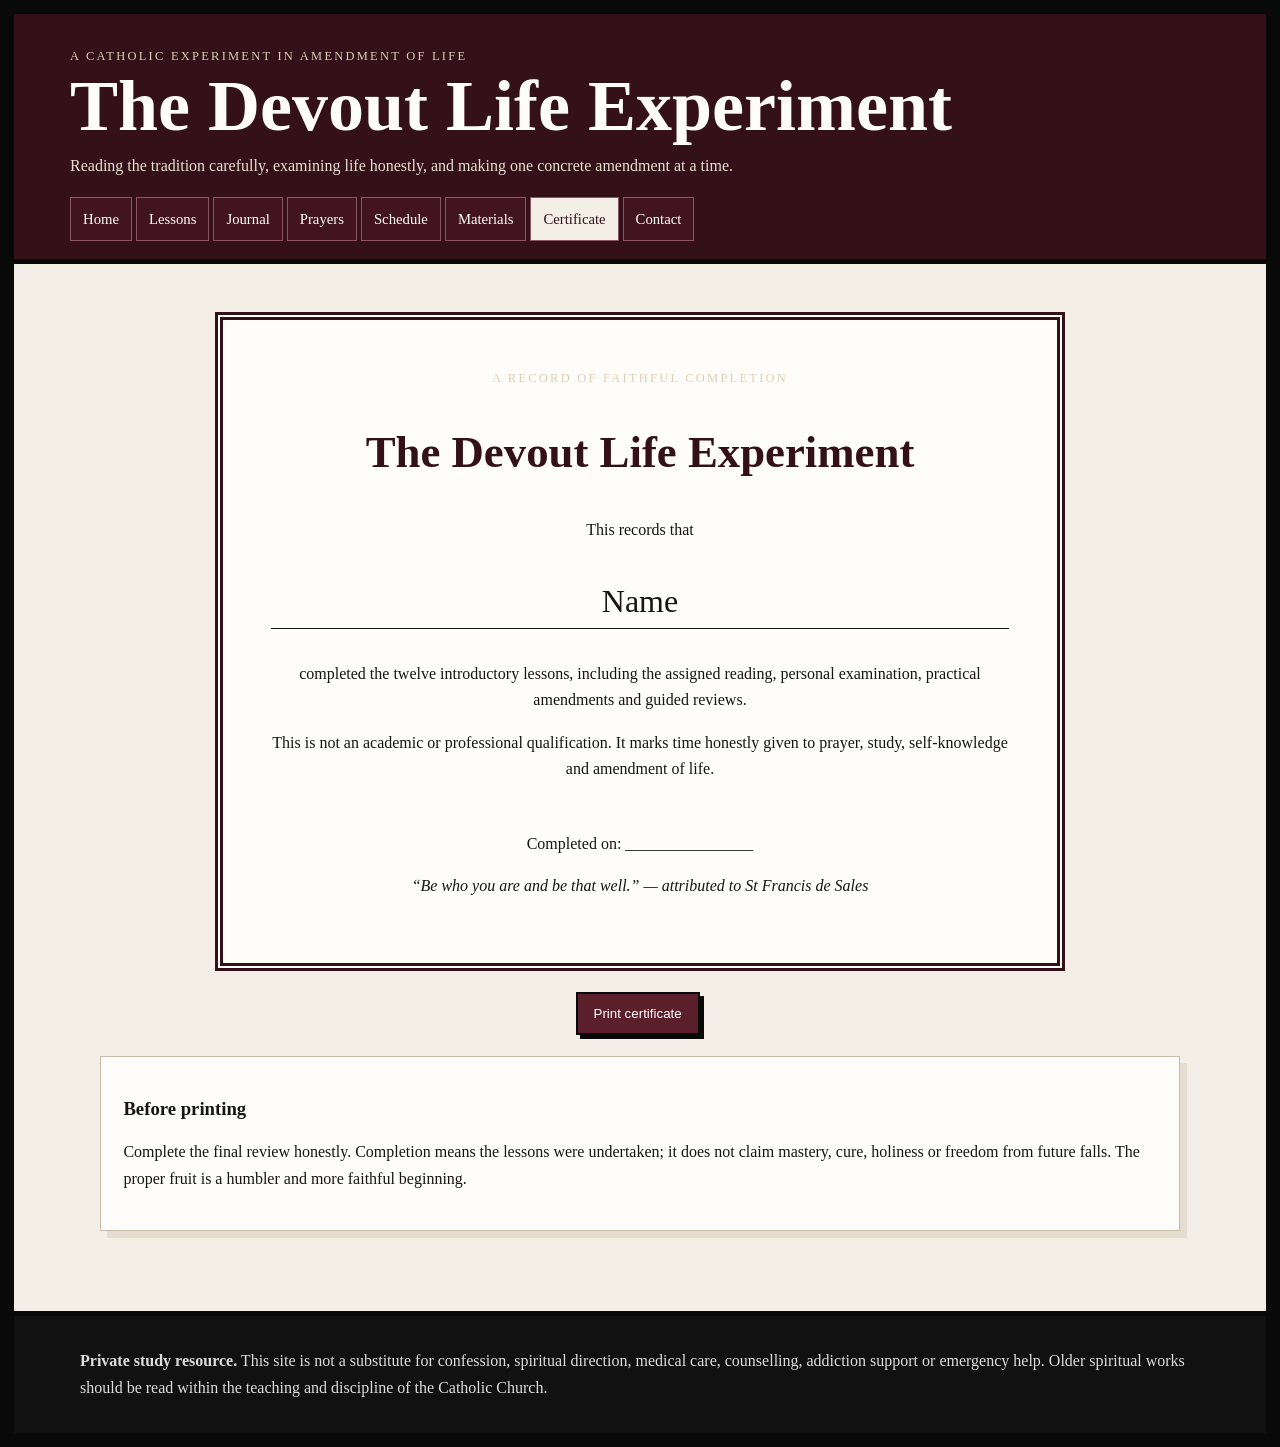
==== certificate.html @ fbd21350 "Add simple completion certificate" ====
<!doctype html><html lang="en"><head><meta charset="utf-8"><meta name="viewport" content="width=device-width,initial-scale=1"><title>Certificate — The Devout Life Experiment</title><link rel="stylesheet" href="styles.css"></head><body><main><section class="certificate"><div class="kicker">A record of faithful completion</div><h2>The Devout Life Experiment</h2><p>This records that</p><p style="font-size:2rem;border-bottom:1px solid #171412;min-height:3rem" contenteditable="true">Name</p><p>completed the twelve introductory lessons, including the assigned reading, personal examination, practical amendments and guided reviews.</p><p>This is not an academic or professional qualification. It marks time honestly given to prayer, study, self-knowledge and amendment of life.</p><p style="margin-top:3rem">Completed on: <span contenteditable="true">________________</span></p><p><em>“Be who you are and be that well.” — attributed to St Francis de Sales</em></p></section><p class="no-print" style="text-align:center"><button class="button" onclick="window.print()">Print certificate</button></p><section class="panel"><h3>Before printing</h3><p>Complete the final review honestly. Completion means the lessons were undertaken; it does not claim mastery, cure, holiness or freedom from future falls. The proper fruit is a humbler and more faithful beginning.</p></section></main><script src="app.js"></script><script>DEVOUT.shell('certificate.html')</script></body></html>
---- styles.css ----
:root{--ink:#171412;--paper:#f4efe6;--paper-deep:#e5ddd0;--penance:#5a1f2b;--penance-dark:#341019;--ash:#746b62;--gold:#ad8b4b;--white:#fffdf9;--line:#c9bcaa}*{box-sizing:border-box}html{background:#090909}body{margin:0;background:var(--paper);color:var(--ink);font-family:Georgia,'Times New Roman',serif;line-height:1.65;border:14px solid #090909;min-height:100vh}a{color:var(--penance-dark)}.site-header{background:var(--penance-dark);color:var(--white);border-bottom:5px solid #090909}.masthead{max-width:1180px;margin:auto;padding:2rem 1.25rem 1.1rem}.kicker{text-transform:uppercase;letter-spacing:.18em;font-size:.78rem;color:#ddcdb5}.masthead h1{margin:.2rem 0;font-size:clamp(2rem,6vw,4.5rem);line-height:1}.masthead p{max-width:760px;margin:.7rem 0 0;color:#eadfd4}.menu{display:flex;flex-wrap:wrap;gap:.25rem;max-width:1180px;margin:auto;padding:0 1.25rem 1.15rem}.menu a{color:white;text-decoration:none;padding:.55rem .75rem;border:1px solid #8b5661;background:#42141f;font-size:.92rem}.menu a:hover,.menu a[aria-current='page']{background:var(--paper);color:var(--penance-dark)}main{max-width:1120px;margin:auto;padding:3rem 1.25rem 5rem}.hero{display:grid;grid-template-columns:1.35fr .65fr;gap:2rem;align-items:start}.panel,.lesson-card,.prayer-card,.week-card,.journal-block{background:var(--white);border:1px solid var(--line);box-shadow:7px 7px 0 var(--paper-deep);padding:1.4rem}.panel.dark{background:var(--penance-dark);color:white;border-color:#090909}.panel.dark a{color:#f0d6ad}.rule{border-top:1px solid var(--line);margin:2rem 0}.grid{display:grid;grid-template-columns:repeat(3,1fr);gap:1.2rem}.grid.two{grid-template-columns:repeat(2,1fr)}h1,h2,h3{line-height:1.2}h2{font-size:clamp(1.7rem,4vw,2.5rem);color:var(--penance-dark)}.button{display:inline-block;background:var(--penance);color:white;text-decoration:none;padding:.75rem 1rem;border:2px solid #090909;box-shadow:4px 4px 0 #090909;margin:.3rem .3rem .3rem 0}.button.secondary{background:var(--paper);color:var(--ink)}.lesson-number{font-size:.78rem;text-transform:uppercase;letter-spacing:.14em;color:var(--ash)}.lesson-card h3{margin:.25rem 0}.tag{display:inline-block;background:#eadfd4;border:1px solid #c5aeb1;padding:.2rem .45rem;margin:.2rem .2rem .2rem 0;font-size:.8rem}.method{counter-reset:step}.method li{margin:1rem 0;padding-left:.35rem}.method li::marker{font-weight:bold;color:var(--penance)}blockquote{border-left:5px solid var(--penance);margin:1.5rem 0;padding:.8rem 1.2rem;background:#eee5db}.warning{border:2px solid var(--gold);background:#fff9e9;padding:1rem}.journal-block label{display:block;font-weight:bold;margin-top:1rem}.journal-block textarea,.journal-block input,.contact-form input,.contact-form textarea{width:100%;padding:.75rem;border:1px solid var(--ash);background:#fffdf9;font:inherit}.journal-block textarea,.contact-form textarea{min-height:120px}.small{font-size:.9rem;color:var(--ash)}.certificate{border:8px double var(--penance-dark);padding:3rem;text-align:center;background:var(--white);max-width:850px;margin:auto}.certificate h2{font-size:2.8rem}.footer{background:#111;color:#ddd;border-top:5px solid #090909;padding:2rem 1.25rem}.footer-inner{max-width:1120px;margin:auto}.print-only{display:none}@media(max-width:820px){body{border-width:8px}.hero,.grid,.grid.two{grid-template-columns:1fr}.menu a{flex:1 1 45%;text-align:center}}@media print{body{border:0;background:white}.site-header,.footer,.button,.no-print{display:none!important}main{max-width:none;padding:0}.print-only{display:block}.certificate{box-shadow:none}}
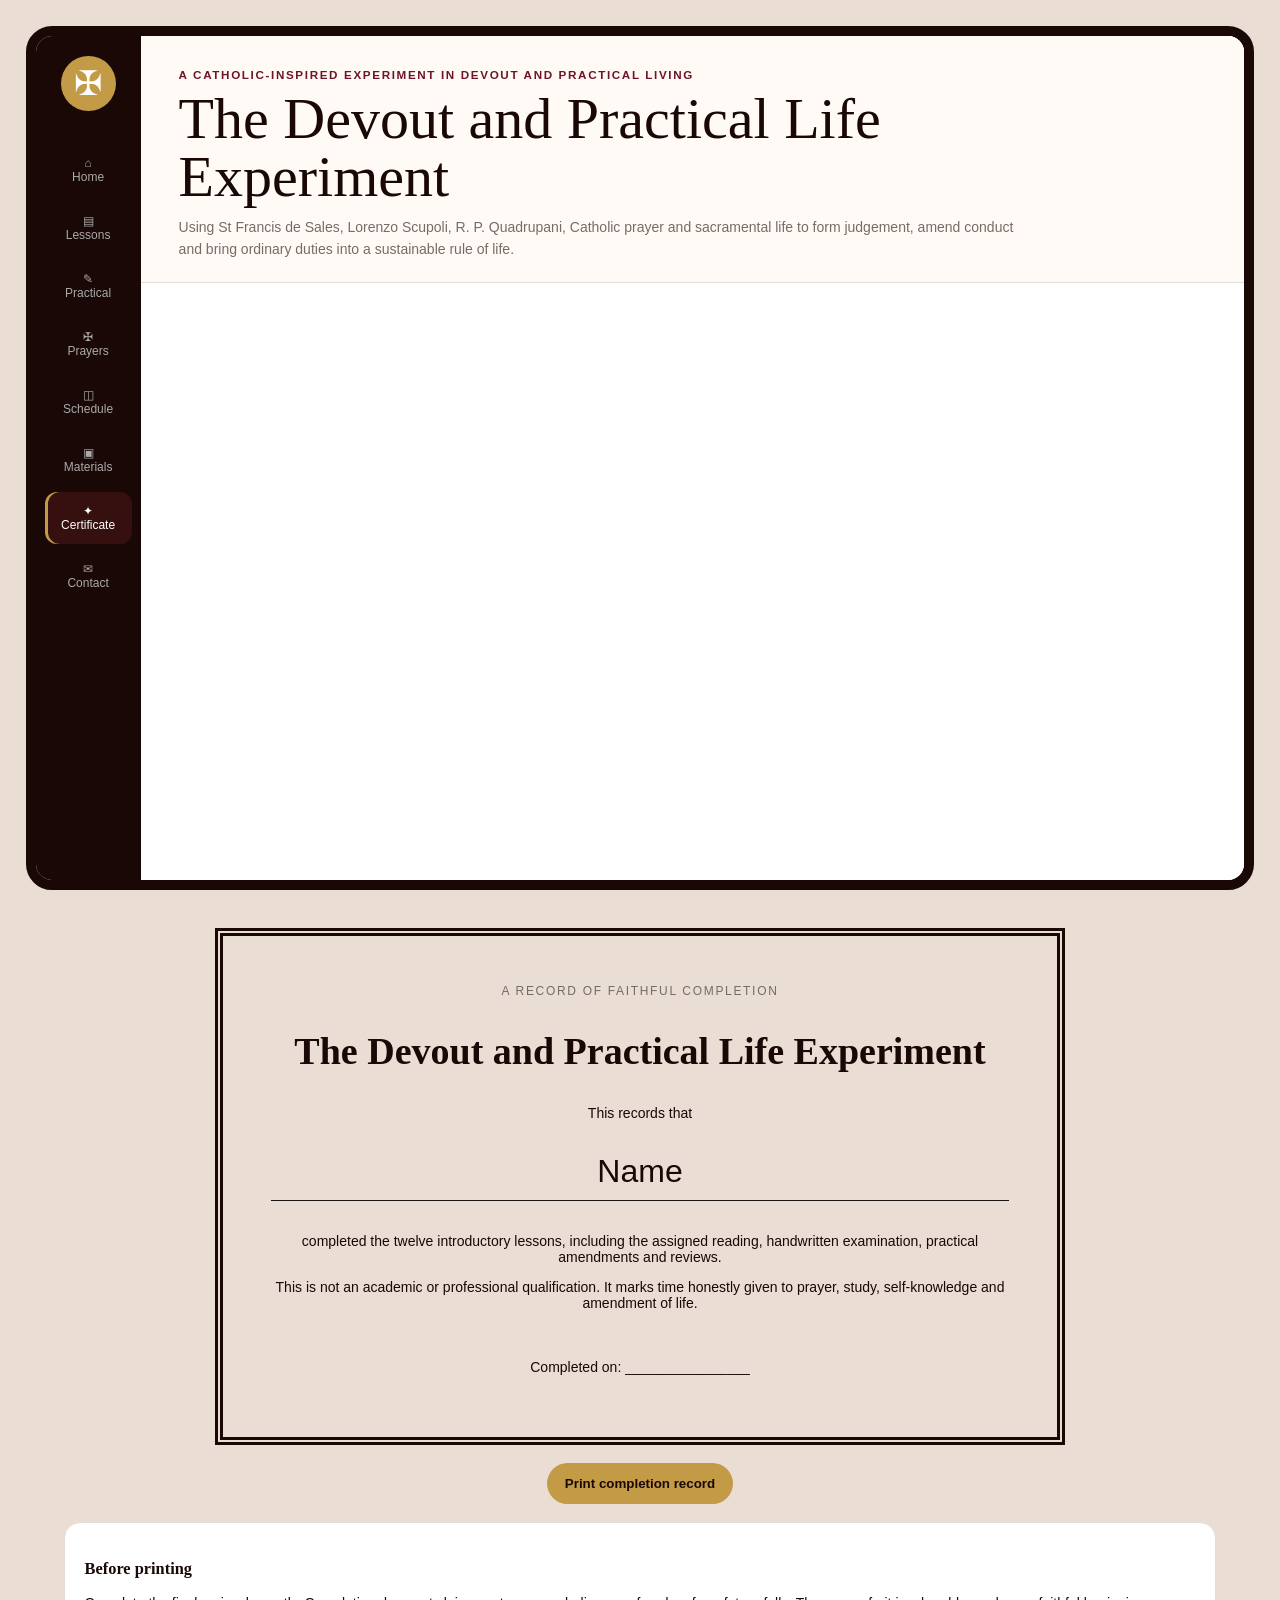
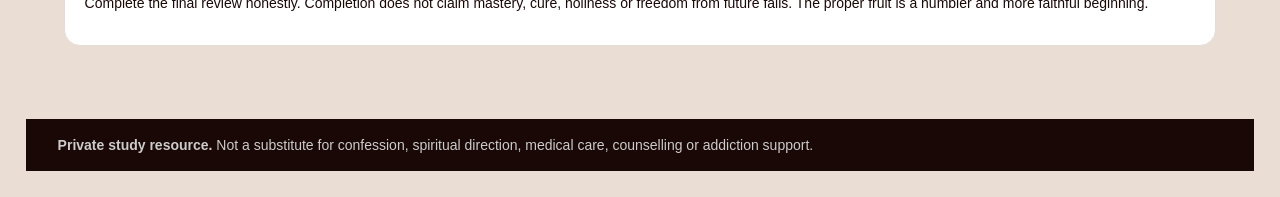
==== commit f0b45f91: "Rename completion record and use revised site shell" ====
--- a/certificate.html
+++ b/certificate.html
@@ -1 +1 @@
-<!doctype html><html lang="en"><head><meta charset="utf-8"><meta name="viewport" content="width=device-width,initial-scale=1"><title>Certificate — The Devout Life Experiment</title><link rel="stylesheet" href="styles.css"></head><body><main><section class="certificate"><div class="kicker">A record of faithful completion</div><h2>The Devout Life Experiment</h2><p>This records that</p><p style="font-size:2rem;border-bottom:1px solid #171412;min-height:3rem" contenteditable="true">Name</p><p>completed the twelve introductory lessons, including the assigned reading, personal examination, practical amendments and guided reviews.</p><p>This is not an academic or professional qualification. It marks time honestly given to prayer, study, self-knowledge and amendment of life.</p><p style="margin-top:3rem">Completed on: <span contenteditable="true">________________</span></p><p><em>“Be who you are and be that well.” — attributed to St Francis de Sales</em></p></section><p class="no-print" style="text-align:center"><button class="button" onclick="window.print()">Print certificate</button></p><section class="panel"><h3>Before printing</h3><p>Complete the final review honestly. Completion means the lessons were undertaken; it does not claim mastery, cure, holiness or freedom from future falls. The proper fruit is a humbler and more faithful beginning.</p></section></main><script src="app.js"></script><script>DEVOUT.shell('certificate.html')</script></body></html>+<!doctype html><html lang="en-GB"><head><meta charset="utf-8"><meta name="viewport" content="width=device-width,initial-scale=1"><title>Completion — The Devout and Practical Life Experiment</title><link rel="stylesheet" href="styles.css"></head><body><main><section class="certificate"><div class="kicker">A record of faithful completion</div><h2>The Devout and Practical Life Experiment</h2><p>This records that</p><p style="font-size:2rem;border-bottom:1px solid #171412;min-height:3rem" contenteditable="true">Name</p><p>completed the twelve introductory lessons, including the assigned reading, handwritten examination, practical amendments and reviews.</p><p>This is not an academic or professional qualification. It marks time honestly given to prayer, study, self-knowledge and amendment of life.</p><p style="margin-top:3rem">Completed on: <span contenteditable="true">________________</span></p></section><p class="no-print" style="text-align:center"><button class="button" onclick="window.print()">Print completion record</button></p><section class="panel"><h3>Before printing</h3><p>Complete the final review honestly. Completion does not claim mastery, cure, holiness or freedom from future falls. The proper fruit is a humbler and more faithful beginning.</p></section></main><script src="app.js"></script><script src="site.js"></script><script>DEVOUT.shell('certificate.html')</script></body></html>
--- a/styles.css
+++ b/styles.css
@@ -1 +1 @@
-:root{--ink:#171412;--paper:#f4efe6;--paper-deep:#e5ddd0;--penance:#5a1f2b;--penance-dark:#341019;--ash:#746b62;--gold:#ad8b4b;--white:#fffdf9;--line:#c9bcaa}*{box-sizing:border-box}html{background:#090909}body{margin:0;background:var(--paper);color:var(--ink);font-family:Georgia,'Times New Roman',serif;line-height:1.65;border:14px solid #090909;min-height:100vh}a{color:var(--penance-dark)}.site-header{background:var(--penance-dark);color:var(--white);border-bottom:5px solid #090909}.masthead{max-width:1180px;margin:auto;padding:2rem 1.25rem 1.1rem}.kicker{text-transform:uppercase;letter-spacing:.18em;font-size:.78rem;color:#ddcdb5}.masthead h1{margin:.2rem 0;font-size:clamp(2rem,6vw,4.5rem);line-height:1}.masthead p{max-width:760px;margin:.7rem 0 0;color:#eadfd4}.menu{display:flex;flex-wrap:wrap;gap:.25rem;max-width:1180px;margin:auto;padding:0 1.25rem 1.15rem}.menu a{color:white;text-decoration:none;padding:.55rem .75rem;border:1px solid #8b5661;background:#42141f;font-size:.92rem}.menu a:hover,.menu a[aria-current='page']{background:var(--paper);color:var(--penance-dark)}main{max-width:1120px;margin:auto;padding:3rem 1.25rem 5rem}.hero{display:grid;grid-template-columns:1.35fr .65fr;gap:2rem;align-items:start}.panel,.lesson-card,.prayer-card,.week-card,.journal-block{background:var(--white);border:1px solid var(--line);box-shadow:7px 7px 0 var(--paper-deep);padding:1.4rem}.panel.dark{background:var(--penance-dark);color:white;border-color:#090909}.panel.dark a{color:#f0d6ad}.rule{border-top:1px solid var(--line);margin:2rem 0}.grid{display:grid;grid-template-columns:repeat(3,1fr);gap:1.2rem}.grid.two{grid-template-columns:repeat(2,1fr)}h1,h2,h3{line-height:1.2}h2{font-size:clamp(1.7rem,4vw,2.5rem);color:var(--penance-dark)}.button{display:inline-block;background:var(--penance);color:white;text-decoration:none;padding:.75rem 1rem;border:2px solid #090909;box-shadow:4px 4px 0 #090909;margin:.3rem .3rem .3rem 0}.button.secondary{background:var(--paper);color:var(--ink)}.lesson-number{font-size:.78rem;text-transform:uppercase;letter-spacing:.14em;color:var(--ash)}.lesson-card h3{margin:.25rem 0}.tag{display:inline-block;background:#eadfd4;border:1px solid #c5aeb1;padding:.2rem .45rem;margin:.2rem .2rem .2rem 0;font-size:.8rem}.method{counter-reset:step}.method li{margin:1rem 0;padding-left:.35rem}.method li::marker{font-weight:bold;color:var(--penance)}blockquote{border-left:5px solid var(--penance);margin:1.5rem 0;padding:.8rem 1.2rem;background:#eee5db}.warning{border:2px solid var(--gold);background:#fff9e9;padding:1rem}.journal-block label{display:block;font-weight:bold;margin-top:1rem}.journal-block textarea,.journal-block input,.contact-form input,.contact-form textarea{width:100%;padding:.75rem;border:1px solid var(--ash);background:#fffdf9;font:inherit}.journal-block textarea,.contact-form textarea{min-height:120px}.small{font-size:.9rem;color:var(--ash)}.certificate{border:8px double var(--penance-dark);padding:3rem;text-align:center;background:var(--white);max-width:850px;margin:auto}.certificate h2{font-size:2.8rem}.footer{background:#111;color:#ddd;border-top:5px solid #090909;padding:2rem 1.25rem}.footer-inner{max-width:1120px;margin:auto}.print-only{display:none}@media(max-width:820px){body{border-width:8px}.hero,.grid,.grid.two{grid-template-columns:1fr}.menu a{flex:1 1 45%;text-align:center}}@media print{body{border:0;background:white}.site-header,.footer,.button,.no-print{display:none!important}main{max-width:none;padding:0}.print-only{display:block}.certificate{box-shadow:none}}+:root{--ink:#190806;--burgundy:#6f1428;--ash:#746c67;--gold:#c39a45;--purple:#5b355f;--green:#385d4b;--paper:#fff;--ground:#e9ddd4;--muted:#756c67;--line:#e4dcd6}*{box-sizing:border-box}html{background:var(--ground)}body{margin:0;padding:2vw;background:var(--ground);font:14px Arial,sans-serif;color:var(--ink)}.app{min-height:96vh;border:10px solid var(--ink);border-radius:26px;background:var(--paper);display:grid;grid-template-columns:105px minmax(0,1fr);overflow:hidden}.nav{background:var(--ink);color:#fff;padding:20px 9px;display:flex;flex-direction:column}.logo{width:55px;height:55px;border-radius:50%;background:var(--gold);margin:0 auto 30px;display:grid;place-items:center;font:34px Georgia,serif}.nav a{color:#aaa;text-decoration:none;text-align:center;padding:12px 3px;border-radius:12px;margin:3px 0;font-size:12px}.nav a:hover,.nav a.on{color:#fff;background:#35100e;box-shadow:inset 3px 0 var(--gold)}.main{min-width:0;background:#fff}.masthead{padding:30px 38px 22px;border-bottom:1px solid var(--line);background:#fffaf6}.masthead small{letter-spacing:.14em;color:var(--burgundy);font-weight:bold}.masthead h1{font:clamp(34px,5vw,58px)/1 Georgia,serif;margin:8px 0 10px}.masthead p{max-width:850px;margin:0;color:var(--muted);line-height:1.6}main{padding:38px}.footer{background:var(--ink);color:#ccc;padding:18px 32px;margin-top:35px}.hero{min-height:58vh;border-radius:20px;padding:8%;color:#fff;background:linear-gradient(120deg,var(--ink) 30%,var(--burgundy) 70%,var(--gold));display:grid;grid-template-columns:1.35fr .65fr;gap:2rem;align-items:center}.hero h2{font:clamp(42px,6vw,70px)/1 Georgia,serif;margin:0 0 15px;color:white}.hero p{max-width:760px;font-size:18px;line-height:1.6}.panel,.lesson-card,.prayer-card,.week-card,.journal-block,.reading-card,.session-plan,.course-purpose{border:1px solid var(--line);border-radius:16px;padding:20px;background:#fff}.panel.dark{background:var(--ink);color:#fff}.grid{display:grid;grid-template-columns:repeat(3,minmax(0,1fr));gap:15px;margin-top:25px}.grid.two{grid-template-columns:repeat(2,minmax(0,1fr))}.lesson-card{border-top:6px solid var(--c,var(--burgundy))}.reading-grid{display:grid;grid-template-columns:repeat(3,minmax(0,1fr));gap:15px;margin:16px 0 24px}.reading-card{position:relative;padding-bottom:76px;border-top:6px solid var(--burgundy)}.reading-card:nth-child(2){border-top-color:var(--purple)}.reading-card:nth-child(3){border-top-color:var(--gold)}.reading-card .button{position:absolute;left:16px;bottom:16px}.small-label,.lesson-number,.kicker{text-transform:uppercase;letter-spacing:.14em;font-size:.75rem;color:var(--muted)}.course-purpose{background:#fff5d9;border-left:6px solid var(--gold);margin:18px 0}.session-plan{background:#f7f1ec;margin:18px 0}.session-plan li{margin:10px 0;line-height:1.55}.section-title{margin-top:32px}h1,h2,h3{font-family:Georgia,serif}h2{font-size:38px}.button{display:inline-block;border:0;border-radius:30px;padding:13px 18px;background:var(--gold);color:var(--ink);font-weight:bold;text-decoration:none;cursor:pointer;margin:4px}.button.secondary{background:#fff;color:var(--ink);border:1px solid var(--line)}.tag{display:inline-block;background:#f1e6df;border-radius:20px;padding:5px 10px}.method li{margin:12px 0}.source-links{display:flex;flex-wrap:wrap;gap:8px;margin-top:14px}.source-links a{display:inline-block;padding:9px 12px;border-radius:20px;background:#f2e7dc;color:var(--ink);font-weight:bold;text-decoration:none}.source-links a:hover{background:var(--gold)}blockquote{border-left:5px solid var(--burgundy);padding:12px 18px;background:#f8f1ec}.warning{background:#fff5d9;border-left:5px solid var(--gold);padding:15px;margin:18px 0}.journal-block{margin-top:24px}.journal-block label{display:block;font-weight:bold;margin-top:1rem}.journal-block textarea,.journal-block input,.contact-form input,.contact-form textarea{width:100%;padding:12px;border:1px solid #ccc;border-radius:10px;margin:6px 0 14px;font:inherit}.journal-block textarea,.contact-form textarea{min-height:120px}.small{color:var(--muted);line-height:1.55}.certificate{border:8px double var(--ink);padding:3rem;text-align:center;max-width:850px;margin:auto}.rule{border-top:1px solid var(--line);margin:25px 0}.notebook-direction{background:#fff5d9;border-left:5px solid var(--gold);padding:15px;margin:0 0 18px;line-height:1.55}.notebook-prompt{display:grid;grid-template-columns:42px 1fr;gap:14px;padding:16px 0;border-bottom:1px solid var(--line)}.notebook-prompt>span{width:34px;height:34px;border-radius:50%;background:var(--burgundy);color:#fff;display:grid;place-items:center;font-weight:bold}.notebook-prompt h4{font:700 19px Georgia,serif;margin:0 0 5px}.notebook-prompt p{margin:0;color:var(--muted);line-height:1.55}.discernment-guide{margin:24px 0;padding:22px;border:2px solid var(--gold);border-radius:16px;background:#fffaf0}.discernment-guide h3{margin-top:0}.discernment-guide li{margin:9px 0;line-height:1.55}.journal-block label{padding:15px 0;border-bottom:1px solid var(--line);font:700 18px Georgia,serif}.journal-block label:after{content:' — Copy this heading into your private notebook and answer it there. Use facts, name your responsibility, and choose a proportionate next step.';display:block;margin-top:6px;color:var(--muted);font:14px Arial,sans-serif;line-height:1.5}.journal-block>textarea,.journal-block>input{display:none}.journal-block:before{content:'Write by hand in your private notebook. Date the page, copy each heading, and leave enough space to review the answer after action.';display:block;background:#fff5d9;border-left:5px solid var(--gold);padding:15px;margin-bottom:15px;font-weight:bold;line-height:1.5}@media(max-width:900px){.reading-grid{grid-template-columns:1fr}}@media(max-width:800px){body{padding:0}.app{border-radius:0;border-width:6px;grid-template-columns:1fr}.nav{flex-direction:row;overflow:auto;padding:7px}.logo{display:none}.nav a{min-width:85px}.hero,.grid,.grid.two{grid-template-columns:1fr}.hero h2{font-size:44px}main,.masthead{padding:20px}.reading-grid{grid-template-columns:1fr}}@media print{.nav,.footer,.button,.masthead{display:none!important}body{padding:0}.app{display:block;border:0}.certificate{box-shadow:none}}
